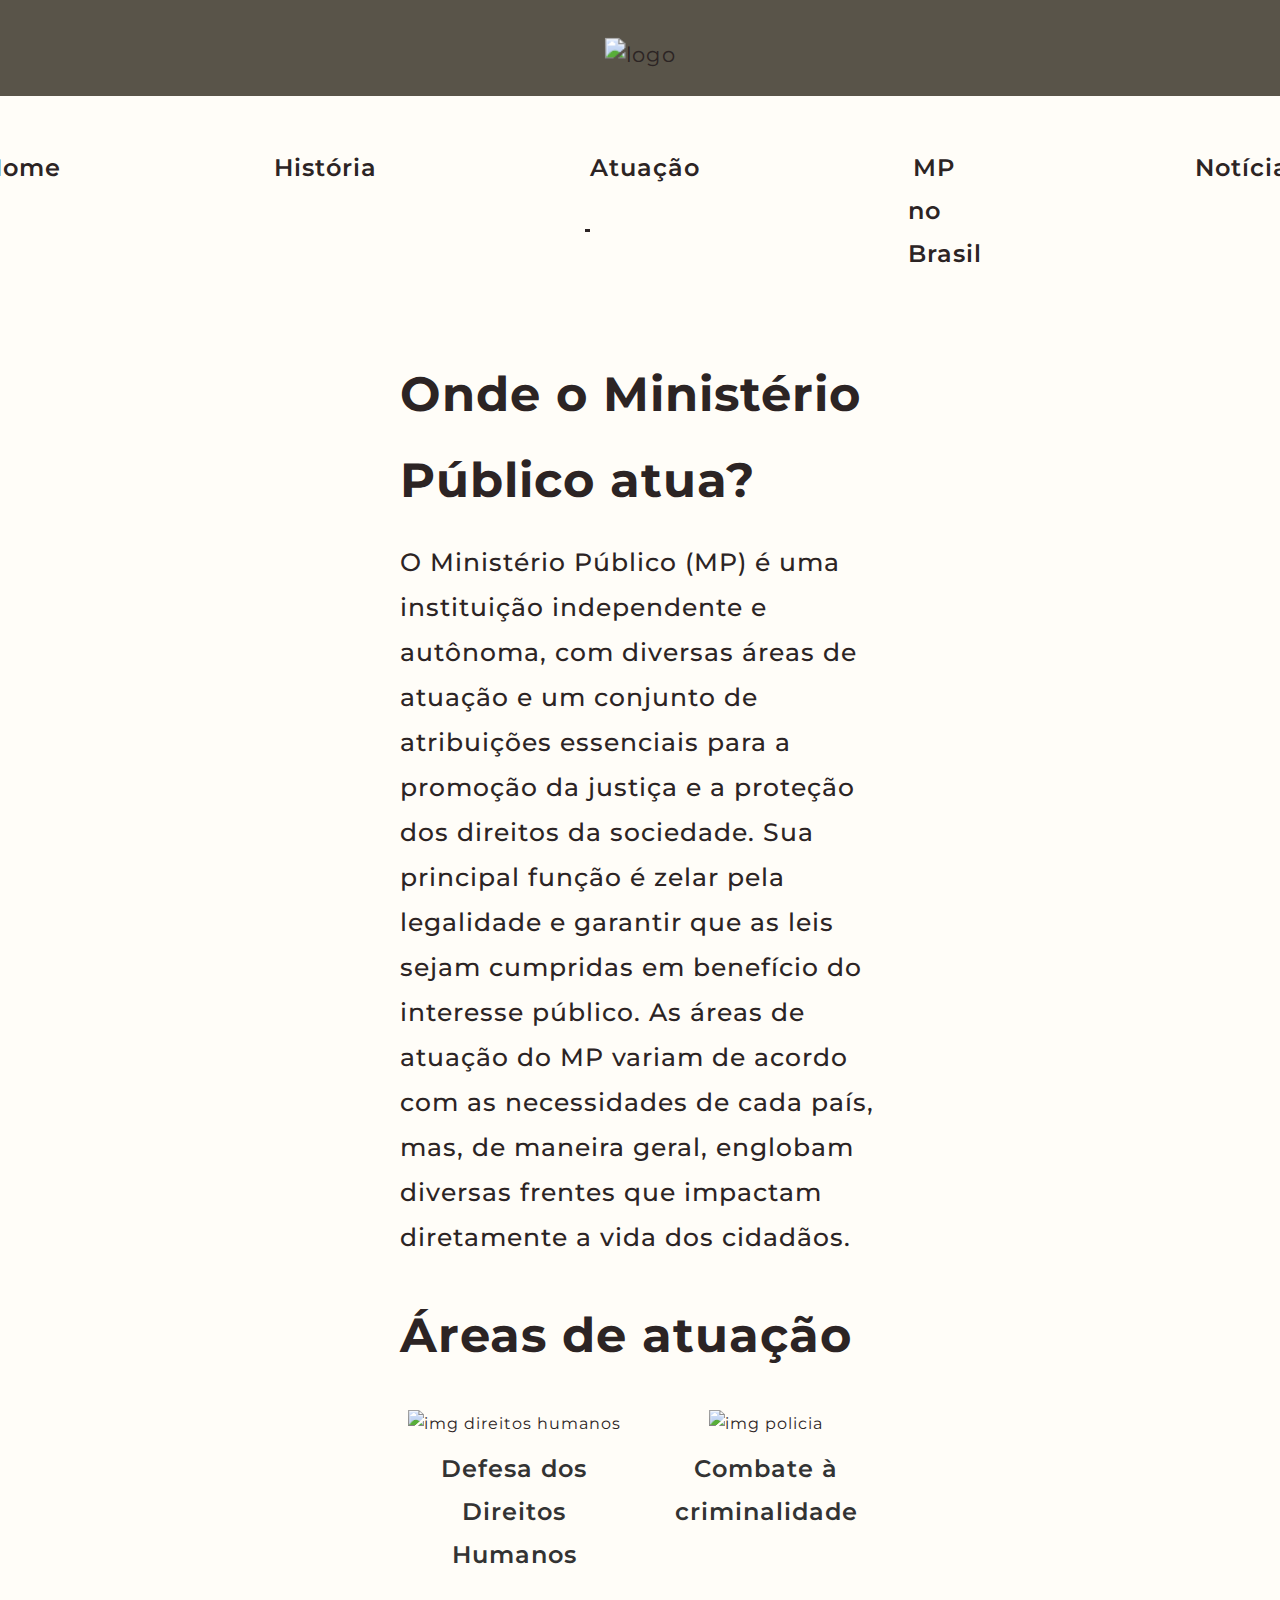
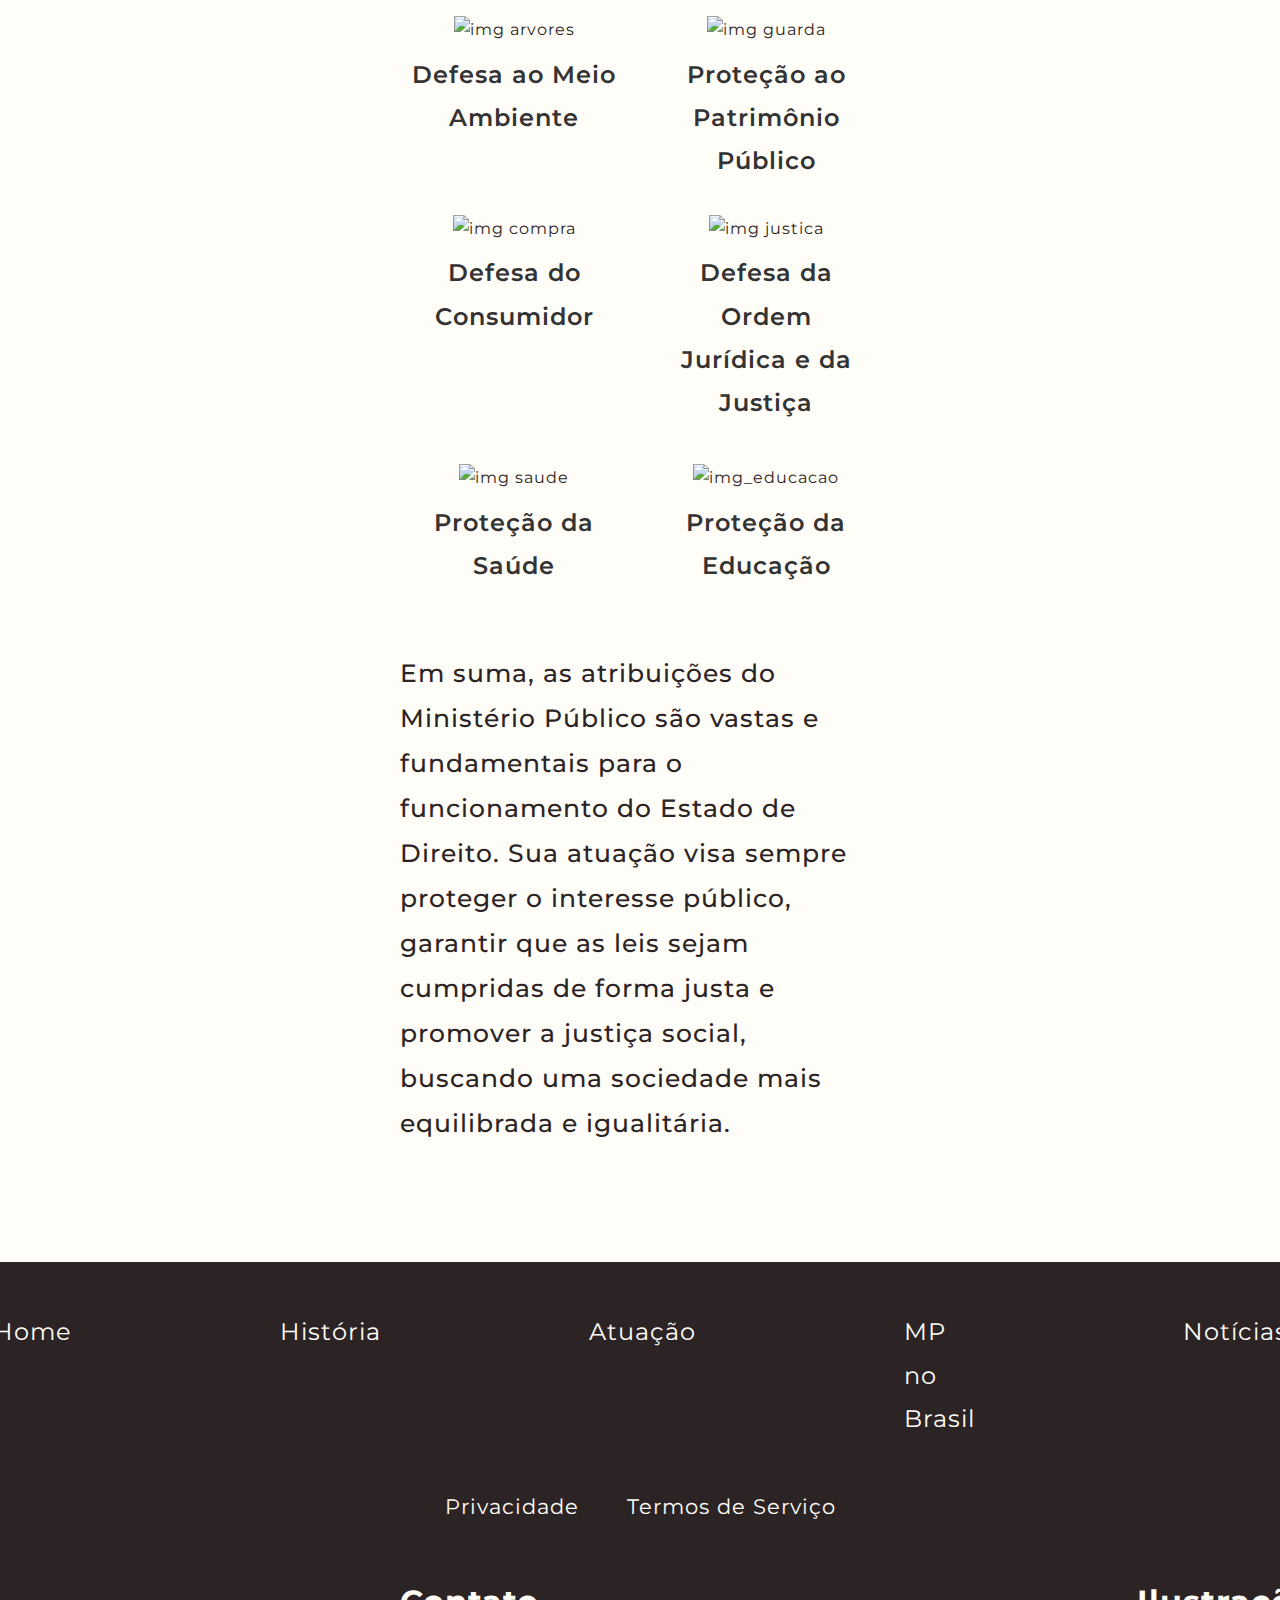
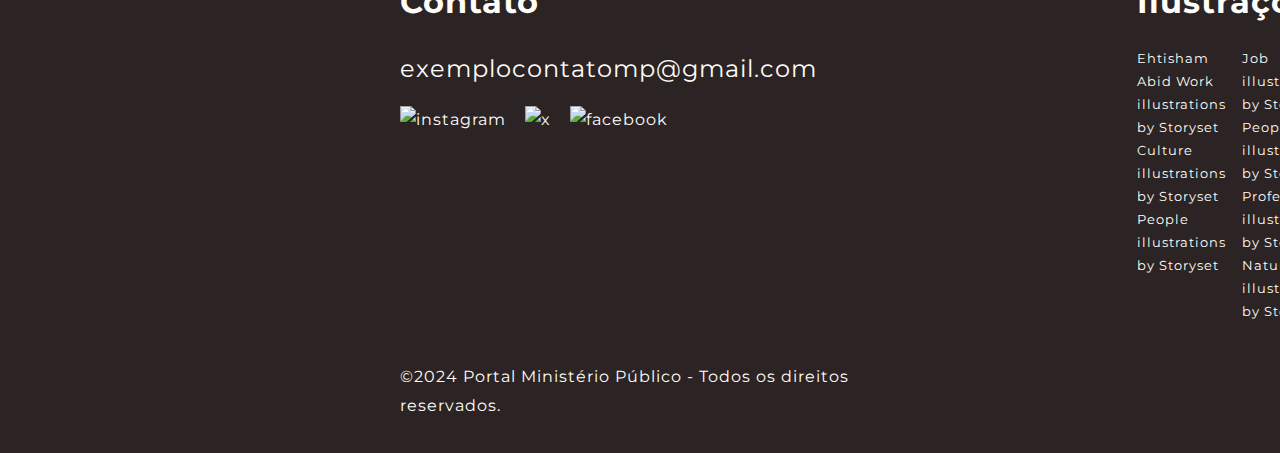
==== pages/atuacao.html @ 8041ede0 "adicionando páginas e suas estilizações" ====
<!DOCTYPE html>
<html lang="pt-br">

<head>
    <meta charset="UTF-8">
    <meta name="viewport" content="width=device-width, initial-scale=1.0">
    <title>Portal Ministério Público</title>
    <link rel="icon" href="../img/quadra (1).png" type="image/png">
    <link rel="stylesheet" href="../style/atuacao.css">
</head>

<body>
    <header>
        <div class="header">
            <img src="../img/logo.svg" alt="logo">
        </div>
    </header>

    <section id="hero_content">
        <section class="hero">
            <div class="hero_pages">
                <nav>
                    <ul class="nav_links">
                        <li><a href="home.html">Home</a></li>
                        <li><a href="historia.html">História</a></li>
                        <li><a href="atuacao.html" class="active">Atuação</a></li>
                        <li><a href="mp_brasil.html">MP no Brasil</a></li>
                        <li><a href="noticias.html">Notícias</a></li>
                    </ul>
                </nav>
            </div>
    
            <h1>Onde o Ministério Público atua?</h1>
            <div class="paragraph_1">
                <p>O Ministério Público (MP) é uma instituição independente e autônoma, com diversas áreas de atuação e um conjunto de atribuições essenciais para a promoção da justiça e a proteção dos direitos da sociedade. Sua principal função é zelar pela legalidade e garantir que as leis sejam cumpridas em benefício do interesse público. As áreas de atuação do MP variam de acordo com as necessidades de cada país, mas, de maneira geral, englobam diversas frentes que impactam diretamente a vida dos cidadãos.</p>
            </div>
            <h1>Áreas de atuação</h1>
            <div class="areas">
                <div class="areas_1">
                    <div class="item">
                        <div class="item_img">
                            <img src="../img/img-direios-humanos.svg" alt="img direitos humanos">
                        </div>
                        <div class="area_texto">
                            <p>Defesa dos Direitos Humanos</p>
                        </div>
                    </div>
    
                    <div class="item">
                        <div class="item_img">
                            <img src="../img/img-policia.svg" alt="img policia">
                        </div>
                        <div class="area_texto">
                            <p>Combate à <br>criminalidade</p>
                        </div>
                    </div>
    
                    <div class="item">
                        <div class="item_img">
                            <img src="../img/img-meio-ambiente.svg" alt="img arvores">
                        </div>
                        <div class="area_texto">
                            <p>Defesa ao Meio <br>Ambiente</p>
                        </div>
                    </div>
    
                    <div class="item">
                        <div class="item_img">
                            <img src="../img/img-guarda.svg" alt="img guarda">
                        </div>
                        <div class="area_texto">
                            <p>Proteção ao <br>Patrimônio Público</p>
                        </div>
                    </div>
                </div>
                
                <div class="areas_2">
                    <div class="item">
                        <div class="item_img">
                            <img src="../img/img-compra.svg" alt="img compra">
                        </div>
                        <div class="area_texto">
                            <p>Defesa do Consumidor</p>
                        </div>
                    </div>

                    <div class="item">
                        <div class="item_img">
                            <img src="../img/img-justica.svg" alt="img justica">
                        </div>
                        <div class="area_texto">
                            <p>Defesa da Ordem <br>Jurídica e da Justiça</p>
                        </div>
                    </div>

                    <div class="item">
                        <div class="item_img">
                            <img src="../img/img-saude.svg" alt="img saude">
                        </div>
                        <div class="area_texto">
                            <p>Proteção da Saúde</p>
                        </div>
                    </div>

                    <div class="item">
                        <div class="item_img">
                            <img src="../img/img-educacao.svg" alt="img_educacao">
                        </div>
                        <div class="area_texto">
                            <p>Proteção da Educação</p>
                        </div>
                    </div>
                </div>
            </div>
            <div class="paragraph_2">
                <p>Em suma, as atribuições do Ministério Público são vastas e fundamentais para o funcionamento do Estado de Direito. Sua atuação visa sempre proteger o interesse público, garantir que as leis sejam cumpridas de forma justa e promover a justiça social, buscando uma sociedade mais equilibrada e igualitária.</p>
            </div>
        </section>
    </section>

    <footer class="footer">
        <div class="footer_pages">
            <nav>
                <ul class="footer_nav_links">
                    <a href="home.html">Home</a>
                    <a href="historia.html">História</a>
                    <a href="atuacao.html">Atuação</a>
                    <a href="mp_brasil.html">MP no Brasil</a>
                    <a href="noticias.html">Notícias</a>
                </ul>
            </nav>
        </div>

        <div class="privacy_terms">
            <a href="#">Privacidade</a>
            <a href="#">Termos de Serviço</a>
        </div>

        <section class="contact_credits">
            <div class="contact">
                <h1>Contato</h1>
                <p>exemplocontatomp@gmail.com</p>
                
                <div class="media">
                    <div class="media1">
                        <a href="#">
                            <img src="../img/instagram.svg" alt="instagram">
                        </a>
                    </div>
                    <div class="media2">
                        <a href="#">
                            <img src="../img/twitter.svg" alt="x">
                        </a>
                    </div>
                    <div class="media3">
                        <a href="#">
                            <img src="../img/facebook.svg" alt="facebook">
                        </a>
                    </div>
                </div>
            </div>

            <div class="credits">
                <h1>Ilustrações por:</h1>
                <div class="credits_links">
                    <div class="pt_1">
                        <a href="https://www.flaticon.com/br/autores/ehtisham-abid" title="Ehtisham Abid">Ehtisham Abid</a>
                        <a href="https://storyset.com/work">Work illustrations by Storyset</a>
                        <a href="https://storyset.com/culture">Culture illustrations by Storyset</a>
                        <a href="https://storyset.com/people">People illustrations by Storyset</a>
                    </div>
                    <div class="pt_2">
                        <a href="https://storyset.com/job">Job illustrations by Storyset</a>
                        <a href="https://storyset.com/people">People illustrations by Storyset</a>
                        <a href="https://storyset.com/professional">Professional illustrations by Storyset</a>
                        <a href="https://storyset.com/nature">Nature illustrations by Storyset</a>
                    </div>
    
                    <div class="pt_3">
                        <a href="https://storyset.com/money">Money illustrations by Storyset</a>
                        <a href="https://storyset.com/education">Education illustrations by Storyset</a>
                        <a href="https://storyset.com/security">Security illustrations by Storyset</a>
                    </div>
                </div>
            </div>
        </section>

        <div class="final">
            <img src="../img/logo.svg" alt="" class="footer_logo">
            <p>&copy2024 Portal Ministério Público - Todos os direitos reservados.</p>
        </div>
    </footer>        
</body>
</html>
---- style/atuacao.css ----
@import url('https://fonts.googleapis.com/css2?family=Kablammo&family=Kreon:wght@300..700&family=Montserrat:ital,wght@0,100..900;1,100..900&display=swap');

/* Reset basico */
* {
    margin: 0;
    padding: 0;
    box-sizing: border-box;
}


body {
    background-color: #FFFDF8;
    color: #2C2424;
    font-family: "Montserrat", sans-serif;
    letter-spacing: 1px;
    line-height: 1.8;
}


header {
    background-color: #595449;
    height: 6rem;
    align-items: center;
    justify-content: center;
    display: flex;
}


.header {
    margin-top: 1rem;
    transform: scale(1.3);
}


#hero_content {
    padding: 3.125rem 25rem 6.25rem 25rem; /* cima, direita, baixo, esquerda */
}


nav ul {
    list-style: none;
    display: flex;
    justify-content: center;
    gap: 13rem;
}


nav ul li a {
    text-decoration: none;
    color: #2C2424;
    font-weight: 600;
    font-size: 1.50rem;
}


/* CSS para o Sublinhado Deslizante */
.nav_links a {
    position: relative;
    color: #2C2424; /* Cor do texto */
    text-decoration: none;
    padding: 5px;
    transition: color 0.3s ease; /* Transição para a cor do texto */
}


.nav_links a::after {
    content: '';
    position: absolute;
    left: 0;
    bottom: -2px; /* Posiciona a linha abaixo do texto */
    width: 100%;
    height: 3px; /* Espessura da linha */
    background: #2C2424; /* Cor da linha */
    transform: scaleX(0); /* Inicia invisível */
    transition: transform 0.3s ease; /* Transição suave */
}


/* Exibe a linha ao passar o mouse */
.nav_links a:hover::after {
    transform: scaleX(1);
}


/* Mantém a linha visível para o link ativo */
.nav_links a.active::after {
    transform: scaleX(1); /* Mantém o sublinhado */
}


/* Mudança de cor ao passar o mouse */
.nav_links a:hover {
    color: #2C2424;
}


/* Opcional: Muda a cor do texto para o link ativo */
.nav_links a.active {
    color: #2C2424;
}


#hero_content h1 {
    font-size: 3rem;
    margin-top: 2rem;
    margin-bottom: 1rem;
}


.paragraph_1 {
    font-size: 1.5625rem;
    font-weight: 500;
}


.areas {
    display: flex;
    flex-direction: column;
    gap: 1rem; /* Espaçamento entre os grupos */
    margin: 0 auto; /* Centraliza o contêiner */
    max-width: 2000px; /* Largura máxima para o contêiner */
    margin-top: 2rem;
    margin-bottom: 3rem;
}


.areas_1, .areas_2 {
    display: grid;
    grid-template-columns: repeat(auto-fit, minmax(200px, 1fr)); /* Organiza imagens em colunas ajustáveis */
    gap: 1.5rem; /* Espaçamento entre os itens */
}


.item {
    text-align: center; /* Centraliza o conteúdo dentro do item */
}


.item_img img {
    max-width: auto; /* Imagem responsiva */
    height: 300px; /* Preserva proporções */
}


.area_texto {
    margin-top: 0.5rem; /* Espaçamento entre a imagem e o texto */
    font-size: 1.5rem;
    color: #333; /* Cor do texto */
    font-weight: 600;
}


.paragraph_2 {
    font-size: 1.5625rem;
    font-weight: 500;
}


.footer {
    background-color: #2C2424;
    color: #FFFDF8;
    padding: 3rem 25rem 1rem 25rem;
}


.footer a {
    color: #FFFDF8;
    text-decoration: none;
}


.footer a:hover {
    text-decoration: underline;
}


.footer_nav_links a {
    font-size: 1.5rem;
}


.privacy_terms {
    margin-top: 3rem;
    display: flex;
    align-items: center;
    justify-content: center;
    gap: 3rem;
    font-size: 1.3rem;
}


.contact_credits {
    display: flex;
    gap: 20rem;
    margin-top: 3rem;
}


.contact p {
    font-size: 1.5rem;
}


.contact h1, p {
    margin-bottom: 1rem;
}


.media {
    display: flex;
    text-decoration: none;
    gap: 1.2rem;
}


.media img {
    height: 3rem;
}


.credits h1 {
    margin-bottom: 1rem;
}


.credits_links {
    display: flex;
    gap: 1rem;
    font-size: 0.8rem;
}


.final {
    display: grid;
    place-items: center; /* Centraliza horizontal e verticalmente */
    margin-top: 2rem;
}


.final img {
    transform: scale(1.2);
    margin-bottom: 0.5rem;
}
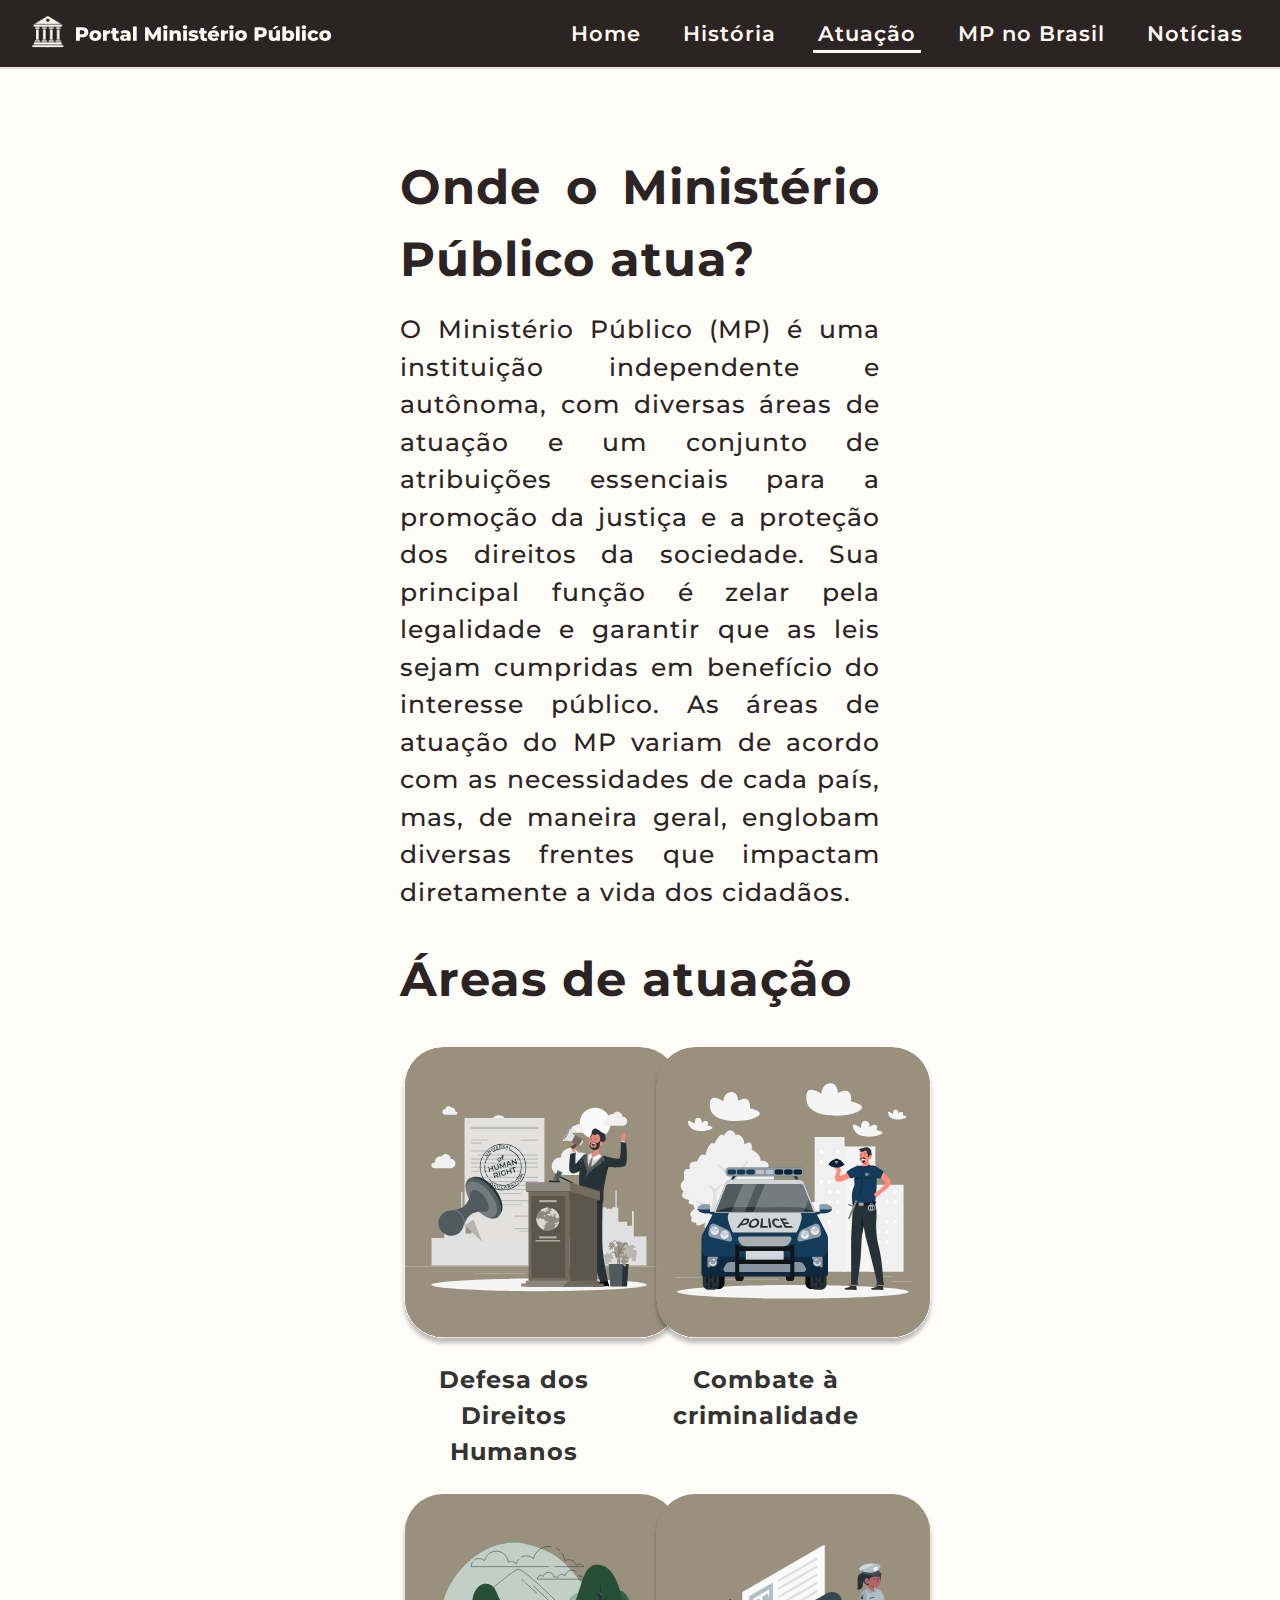
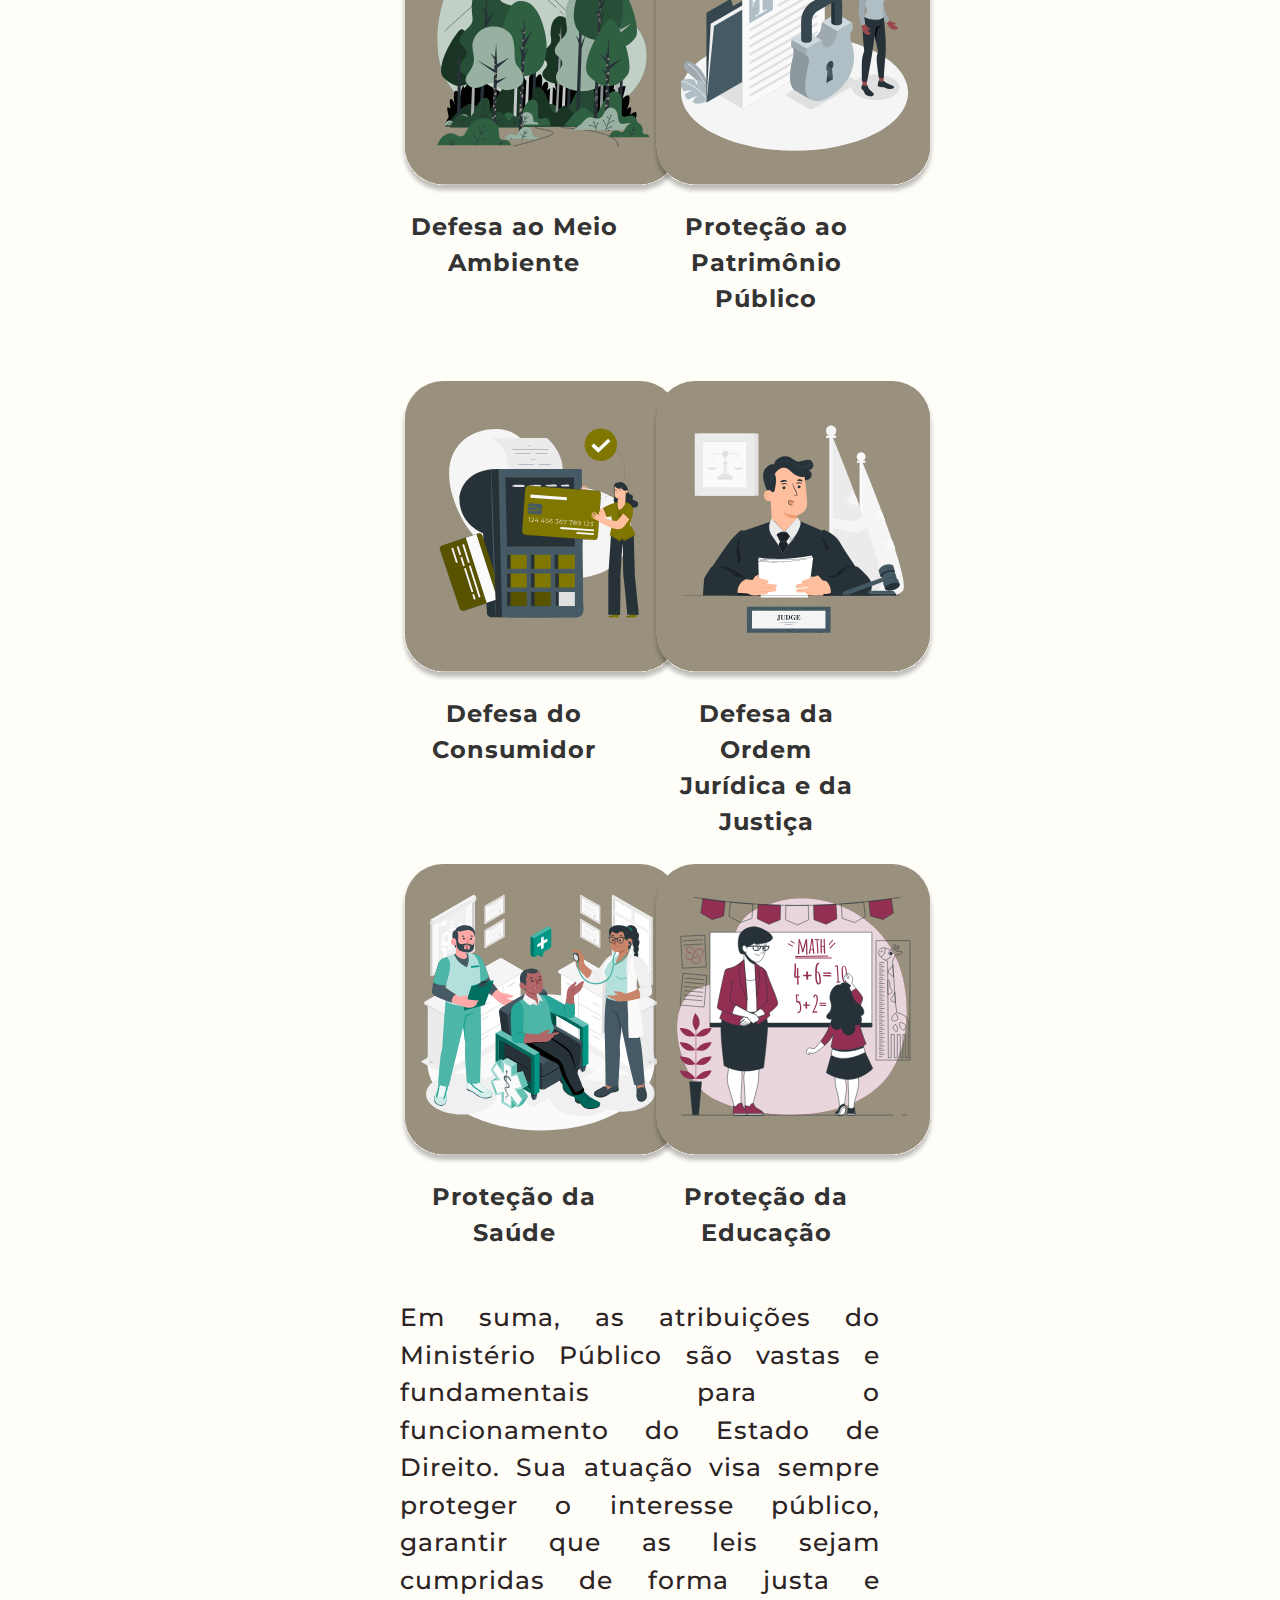
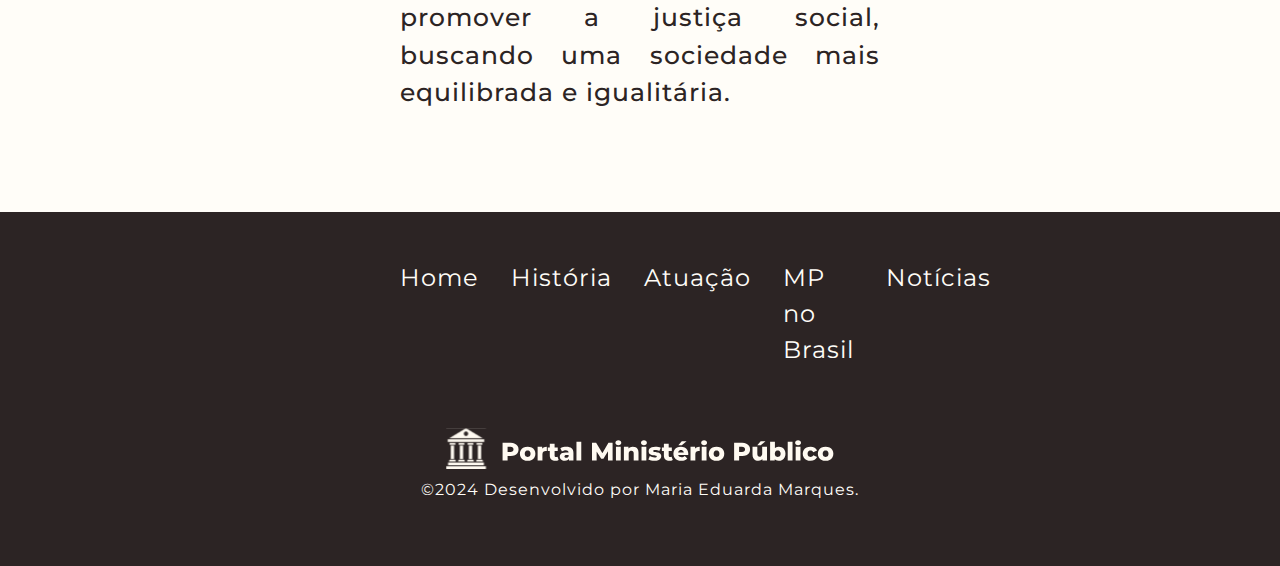
==== commit af98c3a1: "pages html" ====
--- a/pages/atuacao.html
+++ b/pages/atuacao.html
@@ -12,24 +12,21 @@
 <body>
     <header>
         <div class="header">
-            <img src="../img/logo.svg" alt="logo">
+            <img src="../img/logo.svg" alt="logo" class="logo">
+            <nav>
+                <ul class="nav_links">
+                    <li><a href="home.html">Home</a></li>
+                    <li><a href="historia.html">História</a></li>
+                    <li><a href="atuacao.html" class="active">Atuação</a></li>
+                    <li><a href="mp_brasil.html">MP no Brasil</a></li>
+                    <li><a href="noticias.html">Notícias</a></li>
+                </ul>
+            </nav>
         </div>
     </header>
 
     <section id="hero_content">
         <section class="hero">
-            <div class="hero_pages">
-                <nav>
-                    <ul class="nav_links">
-                        <li><a href="home.html">Home</a></li>
-                        <li><a href="historia.html">História</a></li>
-                        <li><a href="atuacao.html" class="active">Atuação</a></li>
-                        <li><a href="mp_brasil.html">MP no Brasil</a></li>
-                        <li><a href="noticias.html">Notícias</a></li>
-                    </ul>
-                </nav>
-            </div>
-    
             <h1>Onde o Ministério Público atua?</h1>
             <div class="paragraph_1">
                 <p>O Ministério Público (MP) é uma instituição independente e autônoma, com diversas áreas de atuação e um conjunto de atribuições essenciais para a promoção da justiça e a proteção dos direitos da sociedade. Sua principal função é zelar pela legalidade e garantir que as leis sejam cumpridas em benefício do interesse público. As áreas de atuação do MP variam de acordo com as necessidades de cada país, mas, de maneira geral, englobam diversas frentes que impactam diretamente a vida dos cidadãos.</p>
@@ -131,63 +128,9 @@
             </nav>
         </div>
 
-        <div class="privacy_terms">
-            <a href="#">Privacidade</a>
-            <a href="#">Termos de Serviço</a>
-        </div>
-
-        <section class="contact_credits">
-            <div class="contact">
-                <h1>Contato</h1>
-                <p>exemplocontatomp@gmail.com</p>
-                
-                <div class="media">
-                    <div class="media1">
-                        <a href="#">
-                            <img src="../img/instagram.svg" alt="instagram">
-                        </a>
-                    </div>
-                    <div class="media2">
-                        <a href="#">
-                            <img src="../img/twitter.svg" alt="x">
-                        </a>
-                    </div>
-                    <div class="media3">
-                        <a href="#">
-                            <img src="../img/facebook.svg" alt="facebook">
-                        </a>
-                    </div>
-                </div>
-            </div>
-
-            <div class="credits">
-                <h1>Ilustrações por:</h1>
-                <div class="credits_links">
-                    <div class="pt_1">
-                        <a href="https://www.flaticon.com/br/autores/ehtisham-abid" title="Ehtisham Abid">Ehtisham Abid</a>
-                        <a href="https://storyset.com/work">Work illustrations by Storyset</a>
-                        <a href="https://storyset.com/culture">Culture illustrations by Storyset</a>
-                        <a href="https://storyset.com/people">People illustrations by Storyset</a>
-                    </div>
-                    <div class="pt_2">
-                        <a href="https://storyset.com/job">Job illustrations by Storyset</a>
-                        <a href="https://storyset.com/people">People illustrations by Storyset</a>
-                        <a href="https://storyset.com/professional">Professional illustrations by Storyset</a>
-                        <a href="https://storyset.com/nature">Nature illustrations by Storyset</a>
-                    </div>
-    
-                    <div class="pt_3">
-                        <a href="https://storyset.com/money">Money illustrations by Storyset</a>
-                        <a href="https://storyset.com/education">Education illustrations by Storyset</a>
-                        <a href="https://storyset.com/security">Security illustrations by Storyset</a>
-                    </div>
-                </div>
-            </div>
-        </section>
-
         <div class="final">
             <img src="../img/logo.svg" alt="" class="footer_logo">
-            <p>&copy2024 Portal Ministério Público - Todos os direitos reservados.</p>
+            <p>&copy2024 Desenvolvido por Maria Eduarda Marques.</p>
         </div>
     </footer>        
 </body>
--- a/style/atuacao.css
+++ b/style/atuacao.css
@@ -1,104 +1,100 @@
 @import url('https://fonts.googleapis.com/css2?family=Kablammo&family=Kreon:wght@300..700&family=Montserrat:ital,wght@0,100..900;1,100..900&display=swap');
 
-/* Reset basico */
+/* Reset básico */
 * {
     margin: 0;
     padding: 0;
     box-sizing: border-box;
 }
 
-
 body {
     background-color: #FFFDF8;
     color: #2C2424;
     font-family: "Montserrat", sans-serif;
-    letter-spacing: 1px;
-    line-height: 1.8;
+    letter-spacing: 0.0625rem; /* 1px em rem */
+    line-height: 1.5;
+    text-align: justify;
 }
 
-
 header {
-    background-color: #595449;
-    height: 6rem;
-    align-items: center;
-    justify-content: center;
-    display: flex;
+    padding: 1rem 2rem; /* Espaçamento interno */
+    background-color: #2C2424; /* Cor de fundo opcional */
+    border-bottom: solid 0.125rem #e2e2e2; /* Linha inferior opcional */
 }
 
-
+/* Div principal do cabeçalho */
 .header {
-    margin-top: 1rem;
-    transform: scale(1.3);
+    display: flex;
+    align-items: center;
+    justify-content: space-between; /* Espaça a logo e os links */
 }
 
-
-#hero_content {
-    padding: 3.125rem 25rem 6.25rem 25rem; /* cima, direita, baixo, esquerda */
+/* Logo */
+.logo {
+    width: 18.75rem; /* 300px em rem */
+    height: auto;
 }
 
-
+/* Links de navegação */
 nav ul {
     list-style: none;
     display: flex;
-    justify-content: center;
-    gap: 13rem;
+    gap: 2rem;
+    margin: 0;
+    padding: 0;
 }
-
 
 nav ul li a {
     text-decoration: none;
-    color: #2C2424;
+    color: #FFFAF1;
     font-weight: 600;
-    font-size: 1.50rem;
+    font-size: 1.3rem;
 }
-
 
 /* CSS para o Sublinhado Deslizante */
 .nav_links a {
     position: relative;
-    color: #2C2424; /* Cor do texto */
+    color: #FFFAF1; /* Cor do texto */
     text-decoration: none;
-    padding: 5px;
+    padding: 0.3125rem; /* 5px em rem */
     transition: color 0.3s ease; /* Transição para a cor do texto */
 }
-
 
 .nav_links a::after {
     content: '';
     position: absolute;
     left: 0;
-    bottom: -2px; /* Posiciona a linha abaixo do texto */
+    bottom: -0.125rem; /* -2px em rem */
     width: 100%;
-    height: 3px; /* Espessura da linha */
-    background: #2C2424; /* Cor da linha */
+    height: 0.1875rem; /* 3px em rem */
+    background: #FFFAF1; /* Cor da linha */
     transform: scaleX(0); /* Inicia invisível */
     transition: transform 0.3s ease; /* Transição suave */
 }
-
 
 /* Exibe a linha ao passar o mouse */
 .nav_links a:hover::after {
     transform: scaleX(1);
 }
 
-
 /* Mantém a linha visível para o link ativo */
 .nav_links a.active::after {
     transform: scaleX(1); /* Mantém o sublinhado */
 }
 
-
 /* Mudança de cor ao passar o mouse */
 .nav_links a:hover {
-    color: #2C2424;
+    color: #FFFAF1;
 }
-
 
 /* Opcional: Muda a cor do texto para o link ativo */
 .nav_links a.active {
-    color: #2C2424;
+    color: #FFFAF1;
 }
 
+#hero_content {
+    padding: 3.125rem 25rem 6.25rem 25rem; /* cima, direita, baixo, esquerda */
+}
 
 #hero_content h1 {
     font-size: 3rem;
@@ -106,55 +102,47 @@
     margin-bottom: 1rem;
 }
 
-
 .paragraph_1 {
-    font-size: 1.5625rem;
+    font-size: 1.5625rem; /* 25px em rem */
     font-weight: 500;
 }
-
 
 .areas {
     display: flex;
     flex-direction: column;
-    gap: 1rem; /* Espaçamento entre os grupos */
+    gap: 4rem; /* Espaçamento entre os grupos */
     margin: 0 auto; /* Centraliza o contêiner */
-    max-width: 2000px; /* Largura máxima para o contêiner */
+    max-width: 125rem; /* 2000px em rem */
     margin-top: 2rem;
     margin-bottom: 3rem;
 }
 
-
 .areas_1, .areas_2 {
     display: grid;
-    grid-template-columns: repeat(auto-fit, minmax(200px, 1fr)); /* Organiza imagens em colunas ajustáveis */
-    gap: 1.5rem; /* Espaçamento entre os itens */
+    grid-template-columns: repeat(auto-fit, minmax(12.5rem, 1fr)); /* 200px em rem */
+    gap: 1.5rem; /* 24px em rem */
 }
-
 
 .item {
     text-align: center; /* Centraliza o conteúdo dentro do item */
 }
 
-
 .item_img img {
     max-width: auto; /* Imagem responsiva */
-    height: 300px; /* Preserva proporções */
+    height: 18.75rem; /* 300px em rem */
 }
 
-
 .area_texto {
-    margin-top: 0.5rem; /* Espaçamento entre a imagem e o texto */
-    font-size: 1.5rem;
+    margin-top: 0.5rem; /* 8px em rem */
+    font-size: 1.5rem; /* 24px em rem */
     color: #333; /* Cor do texto */
-    font-weight: 600;
+    font-weight: 700;
 }
 
-
 .paragraph_2 {
-    font-size: 1.5625rem;
+    font-size: 1.5625rem; /* 25px em rem */
     font-weight: 500;
 }
-
 
 .footer {
     background-color: #2C2424;
@@ -162,82 +150,28 @@
     padding: 3rem 25rem 1rem 25rem;
 }
 
-
 .footer a {
     color: #FFFDF8;
     text-decoration: none;
+    margin-bottom: 2rem;
 }
-
 
 .footer a:hover {
     text-decoration: underline;
 }
 
-
 .footer_nav_links a {
-    font-size: 1.5rem;
+    font-size: 1.5rem; /* 24px em rem */
 }
-
-
-.privacy_terms {
-    margin-top: 3rem;
-    display: flex;
-    align-items: center;
-    justify-content: center;
-    gap: 3rem;
-    font-size: 1.3rem;
-}
-
-
-.contact_credits {
-    display: flex;
-    gap: 20rem;
-    margin-top: 3rem;
-}
-
-
-.contact p {
-    font-size: 1.5rem;
-}
-
-
-.contact h1, p {
-    margin-bottom: 1rem;
-}
-
-
-.media {
-    display: flex;
-    text-decoration: none;
-    gap: 1.2rem;
-}
-
-
-.media img {
-    height: 3rem;
-}
-
-
-.credits h1 {
-    margin-bottom: 1rem;
-}
-
-
-.credits_links {
-    display: flex;
-    gap: 1rem;
-    font-size: 0.8rem;
-}
-
 
 .final {
     display: grid;
     place-items: center; /* Centraliza horizontal e verticalmente */
     margin-top: 2rem;
+    margin-bottom: 3rem;
 }
-
 
 .final img {
     transform: scale(1.2);
-    margin-bottom: 0.5rem;
+    margin-bottom: 0.5rem; /* 8px em rem */
 }